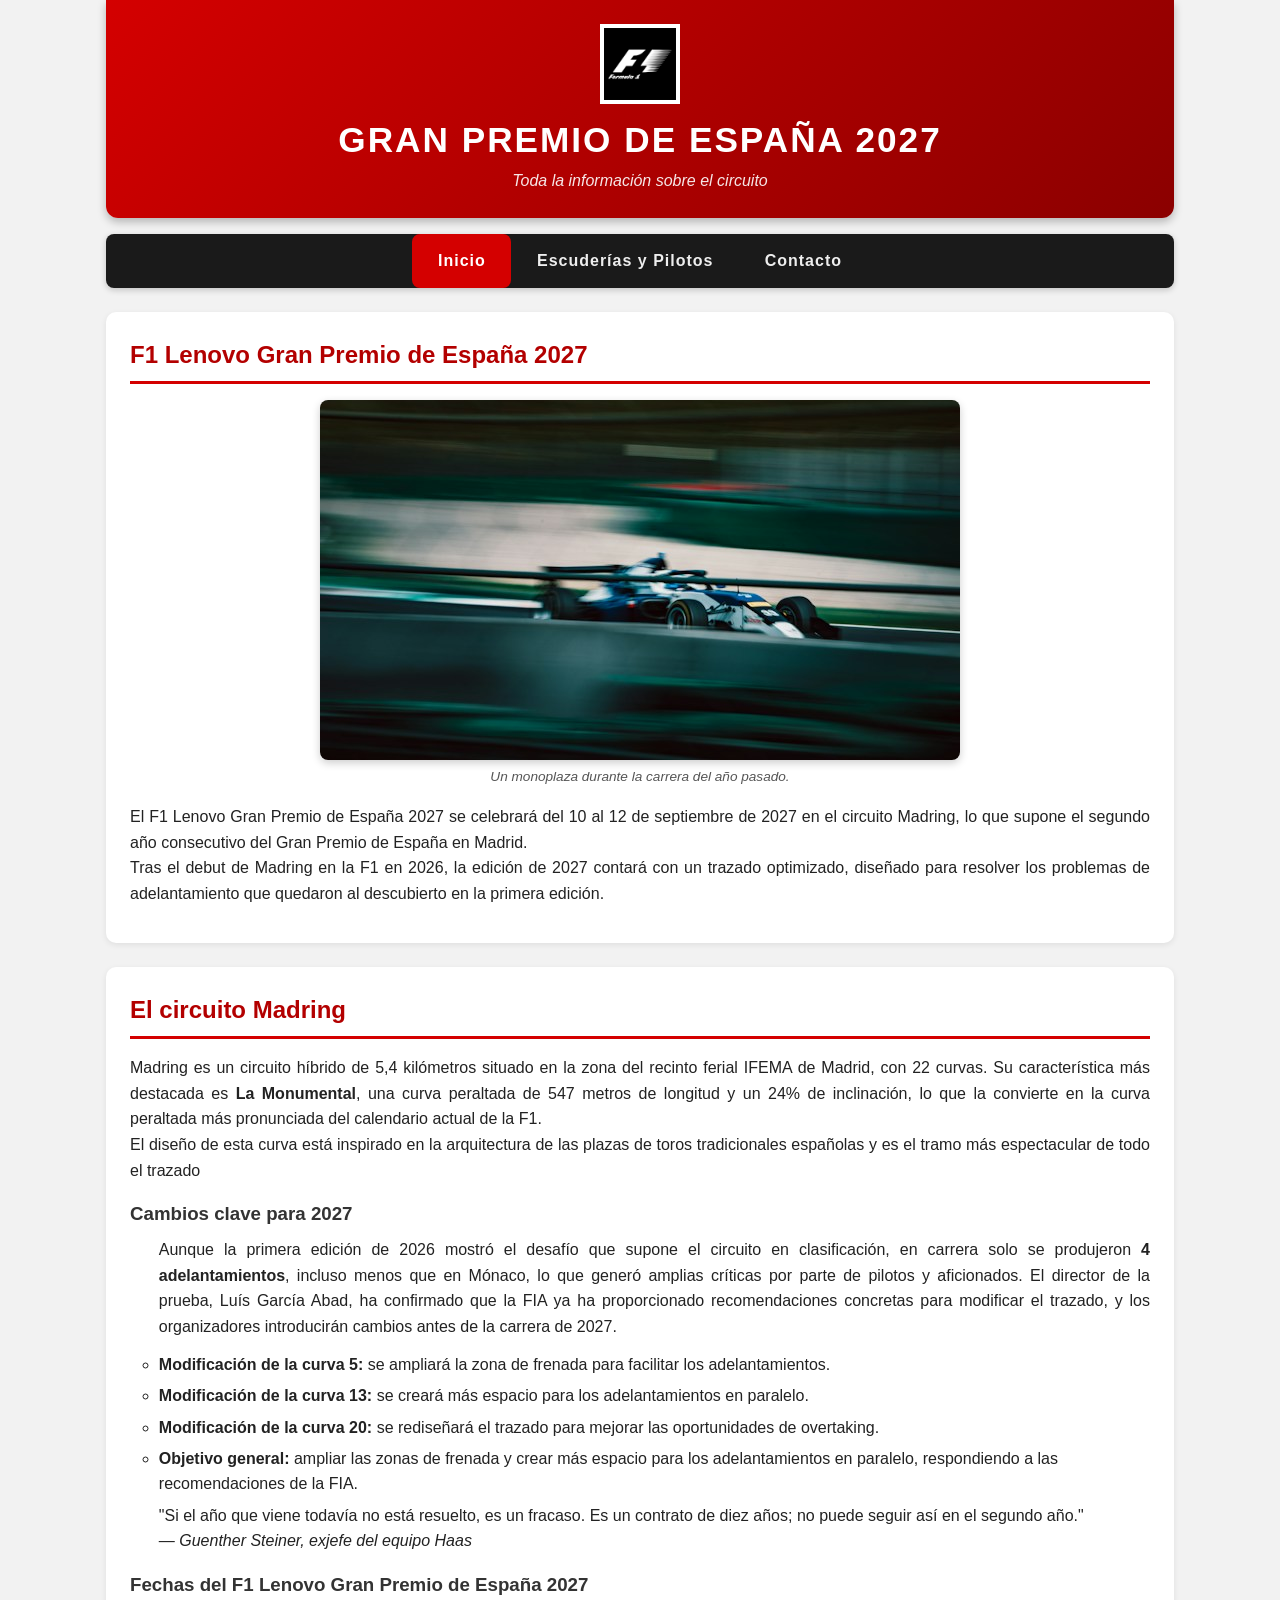
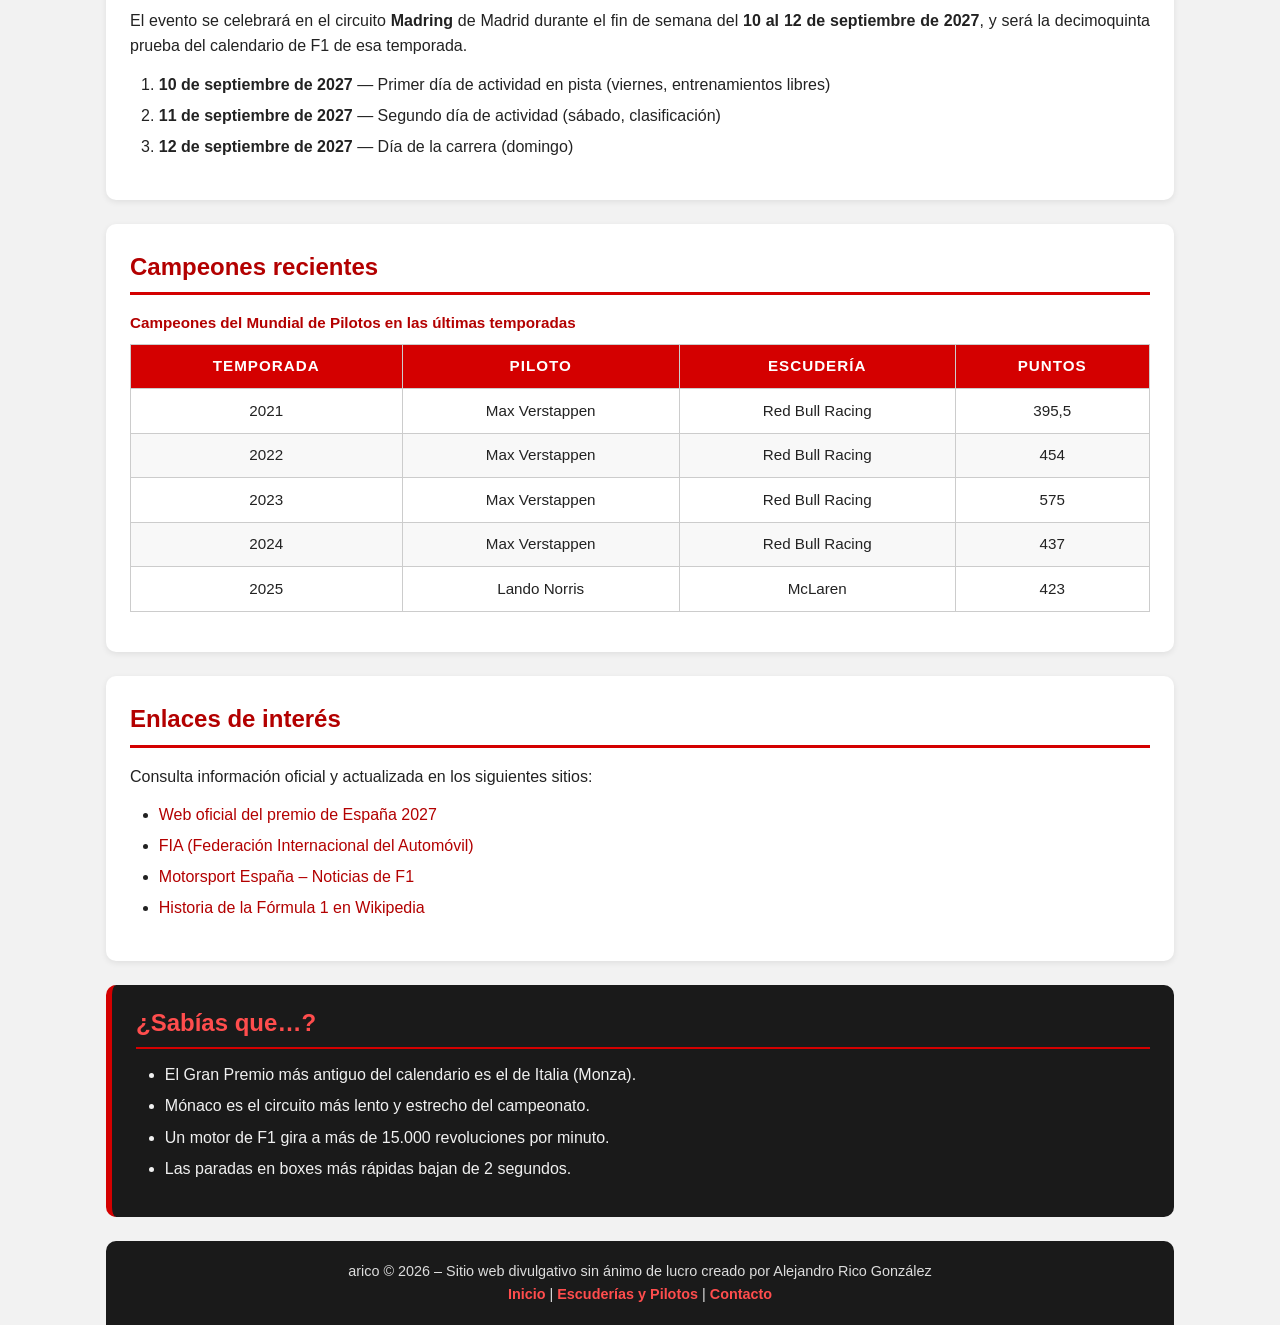
==== index.html @ c998e22d "Initial commit" ====
<!doctype html>
<html lang="es">
    <head>
        <meta charset="UTF-8" />
        <meta name="viewport" content="width=device-width, initial-scale=1.0" />
        <meta
            name="description"
            content="Sitio web informativo sobre el mundo de la Fórmula 1: historia, escuderías, pilotos y contacto."
        />
        <meta name="author" content="Aficionados a la F1" />
        <title>F1 - Gran Premio de España 2027</title>
        <!-- Hoja de estilos única para todo el sitio (ruta relativa) -->
        <link rel="stylesheet" href="estilos/estilos.css" />
        <link rel="icon" href="imagenes/logo-formula1.png" type="image/png" />
    </head>
    <body>
        <!-- ==================== CABECERA ====================
         Contiene el logotipo del sitio, el título principal
         y el lema. Se repite en las tres páginas del sitio. -->
        <header class="cabecera">
            <img
                src="imagenes/logo-formula1.png"
                alt="Logotipo de F1"
                class="logo"
            />
            <h1>Gran Premio de España 2027</h1>
            <p class="lema">Toda la información sobre el circuito</p>
        </header>

        <!-- ==================== MENÚ DE NAVEGACIÓN ====================
         Menú común a todas las páginas. El enlace de la página
         actual lleva la clase "activo" para resaltarlo. -->
        <nav class="menu">
            <ul>
                <li><a href="index.html" class="activo">Inicio</a></li>
                <li><a href="escuderias.html">Escuderías y Pilotos</a></li>
                <li><a href="contacto.html">Contacto</a></li>
            </ul>
        </nav>

        <!-- ==================== CONTENIDO PRINCIPAL ==================== -->
        <main>
            <!-- Sección: presentación de la categoría -->
            <section>
                <h2>F1 Lenovo Gran Premio de España 2027</h2>

                <!-- Imagen principal del sitio -->
                <figure>
                    <img
                        src="imagenes/coche-f1.jpg"
                        alt="Monoplaza de Fórmula 1 circulando por la recta de un circuito"
                    />
                    <figcaption>
                        Un monoplaza durante la carrera del año pasado.
                    </figcaption>
                </figure>

                <p>
                    El F1 Lenovo Gran Premio de España 2027 se celebrará del 10
                    al 12 de septiembre de 2027 en el circuito Madring, lo que
                    supone el segundo año consecutivo del Gran Premio de España
                    en Madrid. <br />
                    Tras el debut de Madring en la F1 en 2026, la edición de
                    2027 contará con un trazado optimizado, diseñado para
                    resolver los problemas de adelantamiento que quedaron al
                    descubierto en la primera edición.
                </p>
            </section>

            <!-- Sección: datos del fin de semana de carrera mediante listas -->
            <section>
                <h2>El circuito Madring</h2>
                <p>
                    Madring es un circuito híbrido de 5,4 kilómetros situado en
                    la zona del recinto ferial IFEMA de Madrid, con 22 curvas.
                    Su característica más destacada es <strong>La Monumental</strong>, una curva
                    peraltada de 547 metros de longitud y un 24% de inclinación,
                    lo que la convierte en la curva peraltada más pronunciada
                    del calendario actual de la F1.<br>
                    El diseño de esta curva está inspirado en la arquitectura de las plazas de toros
                    tradicionales españolas y es el tramo más espectacular de todo el trazado
                </p>

                <h3>Cambios clave para 2027</h3>
                <!-- Lista DESORDENADA -->
                <ul class="lista">
                    <p>
                        Aunque la primera edición de 2026 mostró el desafío que
                        supone el circuito en clasificación, en carrera solo se
                        produjeron <strong>4 adelantamientos</strong>, incluso
                        menos que en Mónaco, lo que generó amplias críticas por
                        parte de pilotos y aficionados. El director de la
                        prueba, Luís García Abad, ha confirmado que la FIA ya ha
                        proporcionado recomendaciones concretas para modificar
                        el trazado, y los organizadores introducirán cambios
                        antes de la carrera de 2027.
                    </p>

                    <ul>
                        <li>
                            <strong>Modificación de la curva 5:</strong> se
                            ampliará la zona de frenada para facilitar los
                            adelantamientos.
                        </li>
                        <li>
                            <strong>Modificación de la curva 13:</strong> se
                            creará más espacio para los adelantamientos en
                            paralelo.
                        </li>
                        <li>
                            <strong>Modificación de la curva 20:</strong> se
                            rediseñará el trazado para mejorar las oportunidades
                            de overtaking.
                        </li>
                        <li>
                            <strong>Objetivo general:</strong> ampliar las zonas
                            de frenada y crear más espacio para los
                            adelantamientos en paralelo, respondiendo a las
                            recomendaciones de la FIA.
                        </li>
                    </ul>

                    <blockquote>
                        "Si el año que viene todavía no está resuelto, es un
                        fracaso. Es un contrato de diez años; no puede seguir
                        así en el segundo año."
                        <footer>
                            —
                            <cite
                                >Guenther Steiner, exjefe del equipo Haas</cite
                            >
                        </footer>
                    </blockquote>
                </ul>


                <h3>Fechas del F1 Lenovo Gran Premio de España 2027</h3>

                <p>
                  El evento se celebrará en el circuito <strong>Madring</strong> de Madrid durante
                  el fin de semana del <strong>10 al 12 de septiembre de 2027</strong>, y será la
                  decimoquinta prueba del calendario de F1 de esa temporada.
                </p>
                 <!-- Lista ORDENADA -->
                <ol class="lista">
                  <li><strong>10 de septiembre de 2027</strong> — Primer día de actividad en pista (viernes, entrenamientos libres)</li>
                  <li><strong>11 de septiembre de 2027</strong> — Segundo día de actividad (sábado, clasificación)</li>
                  <li><strong>12 de septiembre de 2027</strong> — Día de la carrera (domingo)</li>
                </ol>


            </section>

            <!-- Sección: tabla resumen de campeones recientes -->
            <section>
                <h2>Campeones recientes</h2>

                <table>
                    <caption>
                        Campeones del Mundial de Pilotos en las últimas
                        temporadas
                    </caption>
                    <thead>
                        <tr>
                            <th scope="col">Temporada</th>
                            <th scope="col">Piloto</th>
                            <th scope="col">Escudería</th>
                            <th scope="col">Puntos</th>
                        </tr>
                    </thead>
                    <tbody>
                        <tr>
                            <td>2021</td>
                            <td>Max Verstappen</td>
                            <td>Red Bull Racing</td>
                            <td>395,5</td>
                        </tr>
                        <tr>
                            <td>2022</td>
                            <td>Max Verstappen</td>
                            <td>Red Bull Racing</td>
                            <td>454</td>
                        </tr>
                        <tr>
                            <td>2023</td>
                            <td>Max Verstappen</td>
                            <td>Red Bull Racing</td>
                            <td>575</td>
                        </tr>
                        <tr>
                            <td>2024</td>
                            <td>Max Verstappen</td>
                            <td>Red Bull Racing</td>
                            <td>437</td>
                        </tr>
                        <tr>
                            <td>2025</td>
                            <td>Lando Norris</td>
                            <td>McLaren</td>
                            <td>423</td>
                        </tr>
                    </tbody>
                </table>
            </section>

            <!-- Sección de enlaces externos recomendados -->
            <section>
                <h2>Enlaces de interés</h2>
                <p>
                    Consulta información oficial y actualizada en los siguientes
                    sitios:
                </p>
                <ul class="lista">
                    <li>
                        <a
                            href="https://www.formula1.com"
                            target="_blank"
                            rel="noopener"
                        >
                            Web oficial del premio de España 2027
                        </a>
                    </li>
                    <li>
                        <a
                            href="https://www.fia.com"
                            target="_blank"
                            rel="noopener"
                        >
                            FIA (Federación Internacional del Automóvil)
                        </a>
                    </li>
                    <li>
                        <a
                            href="https://es.motorsport.com/f1/"
                            target="_blank"
                            rel="noopener"
                        >
                            Motorsport España – Noticias de F1
                        </a>
                    </li>
                    <li>
                        <a
                            href="https://es.wikipedia.org/wiki/F%C3%B3rmula_1"
                            target="_blank"
                            rel="noopener"
                        >
                            Historia de la Fórmula 1 en Wikipedia
                        </a>
                    </li>
                </ul>
            </section>

            <!-- Barra lateral con información complementaria -->
            <aside>
                <h2>¿Sabías que…?</h2>
                <ul class="lista">
                    <li>
                        El Gran Premio más antiguo del calendario es el de
                        Italia (Monza).
                    </li>
                    <li>
                        Mónaco es el circuito más lento y estrecho del
                        campeonato.
                    </li>
                    <li>
                        Un motor de F1 gira a más de 15.000 revoluciones por
                        minuto.
                    </li>
                    <li>
                        Las paradas en boxes más rápidas bajan de 2 segundos.
                    </li>
                </ul>
            </aside>
        </main>

        <!-- ==================== PIE DE PÁGINA ==================== -->
        <footer class="pie">
            <p>
                arico &copy; 2026 – Sitio web divulgativo sin ánimo de
                lucro creado por Alejandro Rico González
            </p>
            <p>
                <a href="index.html">Inicio</a> |
                <a href="escuderias.html">Escuderías y Pilotos</a> |
                <a href="contacto.html">Contacto</a>
            </p>
        </footer>
    </body>
</html>
---- estilos/estilos.css ----
/* =========================================================
   HOJA DE ESTILOS
   Se aplica a index.html, escuderias.html y contacto.html
   ========================================================= */

/* -------------------- RESET Y BASE -------------------- */
* {
    margin: 0;
    padding: 0;
    box-sizing: border-box;
}

html {
    scroll-behavior: smooth;
}

body {
    font-family: "Segoe UI", Arial, Helvetica, sans-serif;
    background-color: #f2f2f2;
    color: #222;
    line-height: 1.6;
    max-width: 1100px;
    margin: 0 auto;
    padding: 0 1rem;
}

/* -------------------- CABECERA -------------------- */
.cabecera {
    background: linear-gradient(135deg, #d40000, #8b0000);
    color: #fff;
    padding: 1.5rem 1rem;
    text-align: center;
    border-radius: 0 0 12px 12px;
    box-shadow: 0 4px 8px rgba(0, 0, 0, 0.25);
    margin-bottom: 1rem;
}

.cabecera .logo {
    height: 80px;
    width: auto;
    display: block;
    margin: 0 auto 0.5rem auto;
}

.cabecera h1 {
    font-size: 2.2rem;
    letter-spacing: 2px;
    text-transform: uppercase;
}

.cabecera .lema {
    font-style: italic;
    font-size: 1rem;
    opacity: 0.9;
}

/* -------------------- MENÚ DE NAVEGACIÓN -------------------- */
.menu {
    background-color: #1a1a1a;
    border-radius: 8px;
    margin-bottom: 1.5rem;
    box-shadow: 0 2px 6px rgba(0, 0, 0, 0.2);
}

.menu ul {
    list-style: none;
    display: flex;
    justify-content: center;
    flex-wrap: wrap;
}

.menu li {
    margin: 0;
}

.menu a {
    display: block;
    padding: 0.9rem 1.6rem;
    color: #eee;
    text-decoration: none;
    font-weight: bold;
    letter-spacing: 1px;
    transition: background-color 0.3s, color 0.3s;
}

.menu a:hover {
    background-color: #d40000;
    color: #fff;
}

.menu a.activo {
    background-color: #d40000;
    color: #fff;
    border-radius: 8px;
}

/* -------------------- CONTENIDO PRINCIPAL -------------------- */
main {
    display: block;
}

section {
    background-color: #fff;
    padding: 1.5rem;
    margin-bottom: 1.5rem;
    border-radius: 10px;
    box-shadow: 0 2px 6px rgba(0, 0, 0, 0.08);
}

section h2 {
    color: #b30000;
    border-bottom: 3px solid #d40000;
    padding-bottom: 0.4rem;
    margin-bottom: 1rem;
}

section h3 {
    color: #333;
    margin-top: 1rem;
    margin-bottom: 0.5rem;
}

section p {
    margin-bottom: 0.8rem;
    text-align: justify;
}

/* -------------------- IMÁGENES Y FIGURAS -------------------- */
figure {
    margin: 1rem auto;
    text-align: center;
    max-width: 100%;
}

figure img {
    max-width: 100%;
    height: auto;
    border-radius: 8px;
    box-shadow: 0 3px 8px rgba(0, 0, 0, 0.2);
    display: block;
    margin: 0 auto;
}

figcaption {
    font-size: 0.85rem;
    color: #555;
    margin-top: 0.4rem;
    font-style: italic;
}

/* Imagen flotante a la derecha en la página de escuderías */
.imagen-derecha {
    float: right;
    width: 38%;
    margin: 0 0 1rem 1rem;
}

/* -------------------- LISTAS -------------------- */
.lista {
    margin: 0.5rem 0 1rem 1.8rem;
}

.lista li {
    margin-bottom: 0.35rem;
}

/* -------------------- TABLAS -------------------- */
table {
    width: 100%;
    border-collapse: collapse;
    margin: 1rem 0;
    font-size: 0.95rem;
}

caption {
    caption-side: top;
    font-weight: bold;
    padding-bottom: 0.5rem;
    color: #b30000;
    text-align: left;
}

table th,
table td {
    border: 1px solid #ccc;
    padding: 0.6rem 0.8rem;
    text-align: center;
}

table thead th {
    background-color: #d40000;
    color: #fff;
    text-transform: uppercase;
    letter-spacing: 1px;
}

table tbody tr:nth-child(even) {
    background-color: #f8f8f8;
}

table tbody tr:hover {
    background-color: #ffe6e6;
}

/* -------------------- BARRA LATERAL (ASIDE) -------------------- */
aside {
    background-color: #1a1a1a;
    color: #f0f0f0;
    padding: 1.2rem 1.5rem;
    border-radius: 10px;
    margin-bottom: 1.5rem;
    border-left: 6px solid #d40000;
}

aside h2 {
    color: #ff4d4d;
    border-bottom: 2px solid #d40000;
    padding-bottom: 0.3rem;
    margin-bottom: 0.8rem;
}

aside .lista li {
    color: #f0f0f0;
}

/* -------------------- FORMULARIO DE CONTACTO -------------------- */
.formulario {
    background-color: #fafafa;
    padding: 1.5rem;
    border-radius: 10px;
    border: 1px solid #e0e0e0;
}

.formulario fieldset {
    border: 1px solid #d40000;
    border-radius: 8px;
    padding: 1rem 1.2rem;
    margin-bottom: 1.2rem;
    background-color: #fff;
}

.formulario legend {
    font-weight: bold;
    color: #b30000;
    padding: 0 0.5rem;
    font-size: 1.05rem;
}

/* Alineación perfecta con grid: etiqueta a la izquierda, campo a la derecha */
.fila {
    display: grid;
    grid-template-columns: 220px 1fr;
    align-items: center;
    gap: 1rem;
    margin-bottom: 0.9rem;
}

.fila > label {
    font-weight: bold;
    color: #333;
    text-align: right;
    padding-right: 0.5rem;
}

.fila input[type="text"],
.fila input[type="email"],
.fila input[type="tel"],
.fila input[type="number"],
.fila select,
.fila textarea,
.fila input[type="file"] {
    width: 100%;
    padding: 0.5rem 0.7rem;
    border: 1px solid #bbb;
    border-radius: 6px;
    font-size: 0.95rem;
    font-family: inherit;
    background-color: #fff;
    transition: border-color 0.3s, box-shadow 0.3s;
}

.fila input:focus,
.fila select:focus,
.fila textarea:focus {
    border-color: #d40000;
    outline: none;
    box-shadow: 0 0 6px rgba(212, 0, 0, 0.4);
}

.fila textarea {
    resize: vertical;
    min-height: 100px;
}

/* Grupos de radios y checkboxes alineados en línea */
.grupo-radio,
.grupo-checkbox {
    display: flex;
    flex-wrap: wrap;
    gap: 1rem;
}

.grupo-radio label,
.grupo-checkbox label {
    font-weight: normal;
    text-align: left;
    cursor: pointer;
}

/* Fila de botones centrada */
.fila.botones {
    display: flex;
    justify-content: center;
    gap: 1.5rem;
    margin-top: 1.2rem;
}

.fila.botones input[type="submit"],
.fila.botones input[type="reset"] {
    padding: 0.7rem 2rem;
    border: none;
    border-radius: 6px;
    font-size: 1rem;
    font-weight: bold;
    cursor: pointer;
    transition: background-color 0.3s, transform 0.2s;
}

.fila.botones input[type="submit"] {
    background-color: #d40000;
    color: #fff;
}

.fila.botones input[type="submit"]:hover {
    background-color: #a30000;
    transform: translateY(-2px);
}

.fila.botones input[type="reset"] {
    background-color: #555;
    color: #fff;
}

.fila.botones input[type="reset"]:hover {
    background-color: #333;
    transform: translateY(-2px);
}

/* -------------------- PIE DE PÁGINA -------------------- */
.pie {
    background-color: #1a1a1a;
    color: #ddd;
    text-align: center;
    padding: 1.2rem 1rem;
    border-radius: 10px 10px 0 0;
    font-size: 0.9rem;
    margin-top: 1rem;
}

.pie a {
    color: #ff4d4d;
    text-decoration: none;
    font-weight: bold;
}

.pie a:hover {
    text-decoration: underline;
}

/* -------------------- ENLACES GENERALES -------------------- */
main a {
    color: #b30000;
    text-decoration: none;
    font-weight: 500;
}

main a:hover {
    text-decoration: underline;
    color: #d40000;
}

/* -------------------- RESPONSIVE -------------------- */
@media (max-width: 700px) {
    .cabecera h1 {
        font-size: 1.6rem;
    }

    .menu ul {
        flex-direction: column;
    }

    .menu a {
        text-align: center;
        border-bottom: 1px solid #333;
    }

    .imagen-derecha {
        float: none;
        width: 100%;
        margin: 0 auto 1rem auto;
    }

    /* Formulario en una sola columna en pantallas pequeñas */
    .fila {
        grid-template-columns: 1fr;
    }

    .fila > label {
        text-align: left;
        padding-right: 0;
    }

    .fila.botones {
        flex-direction: column;
        align-items: stretch;
    }
}
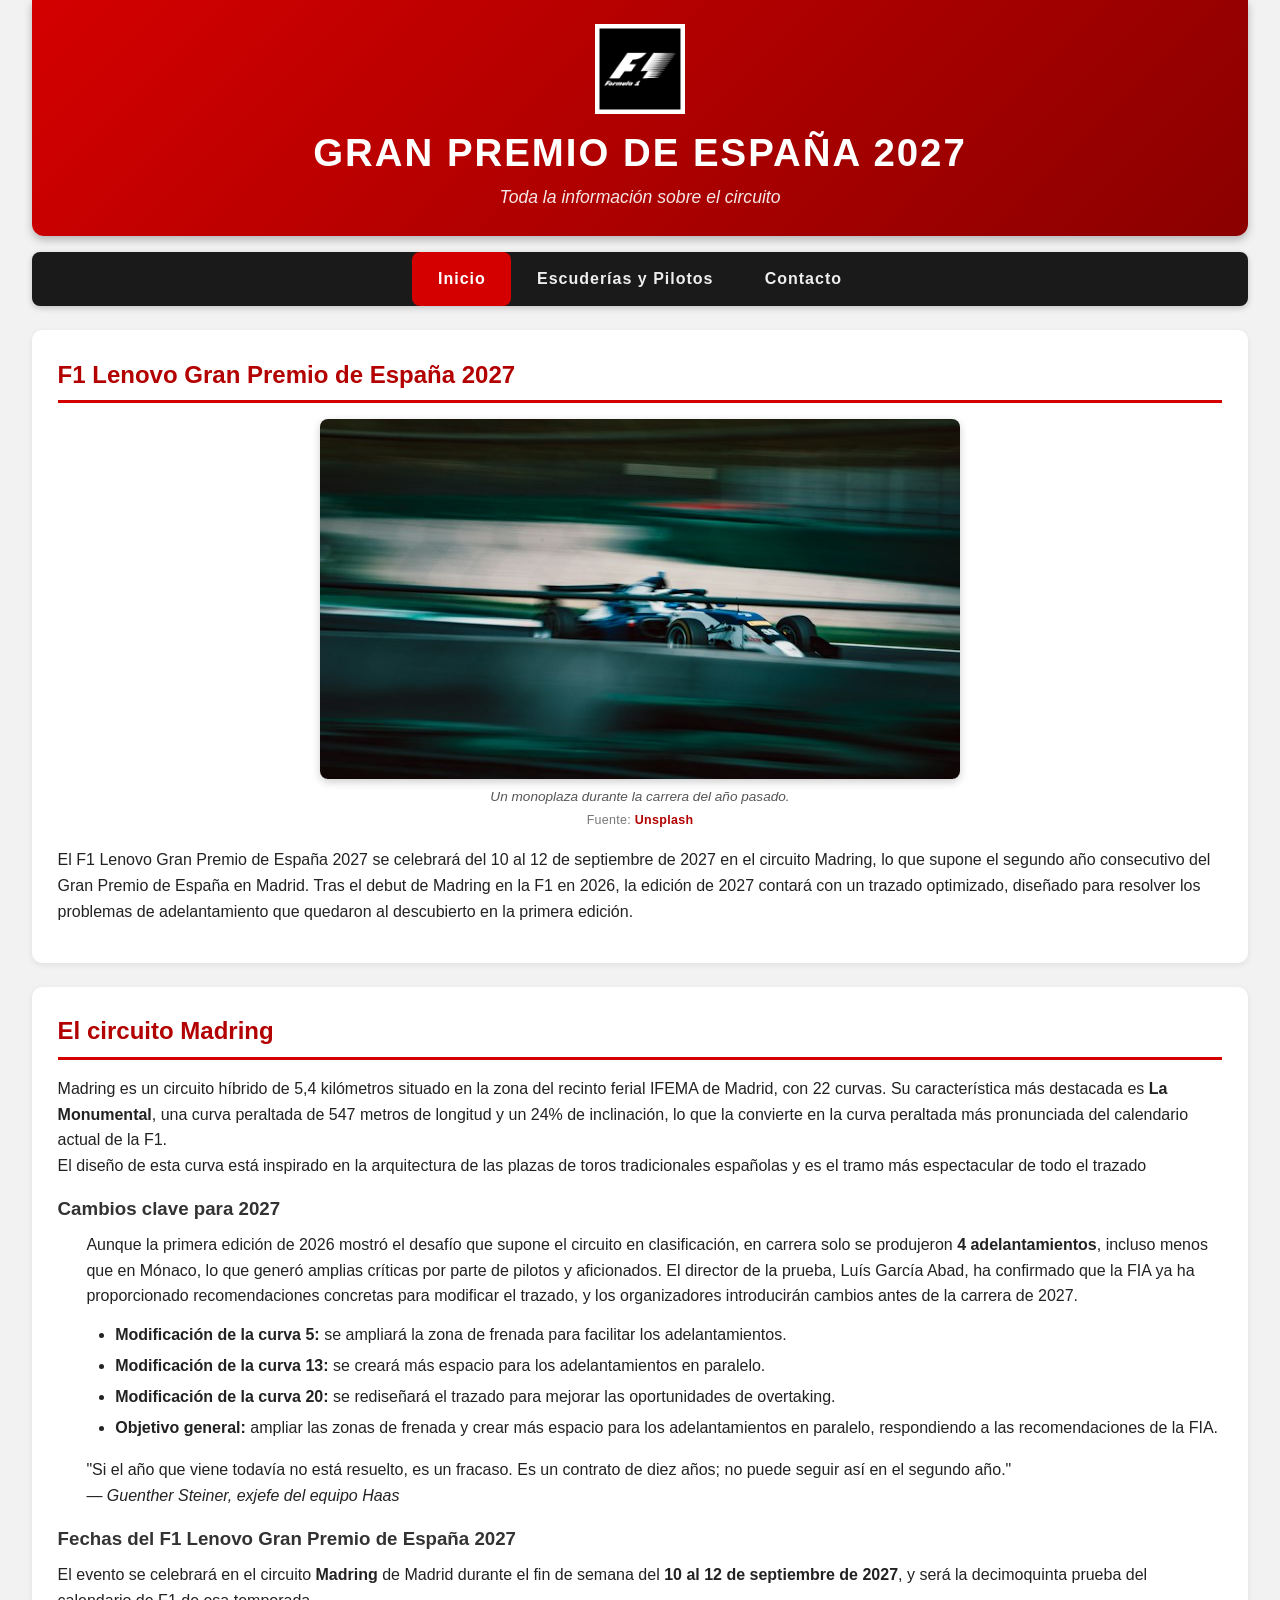
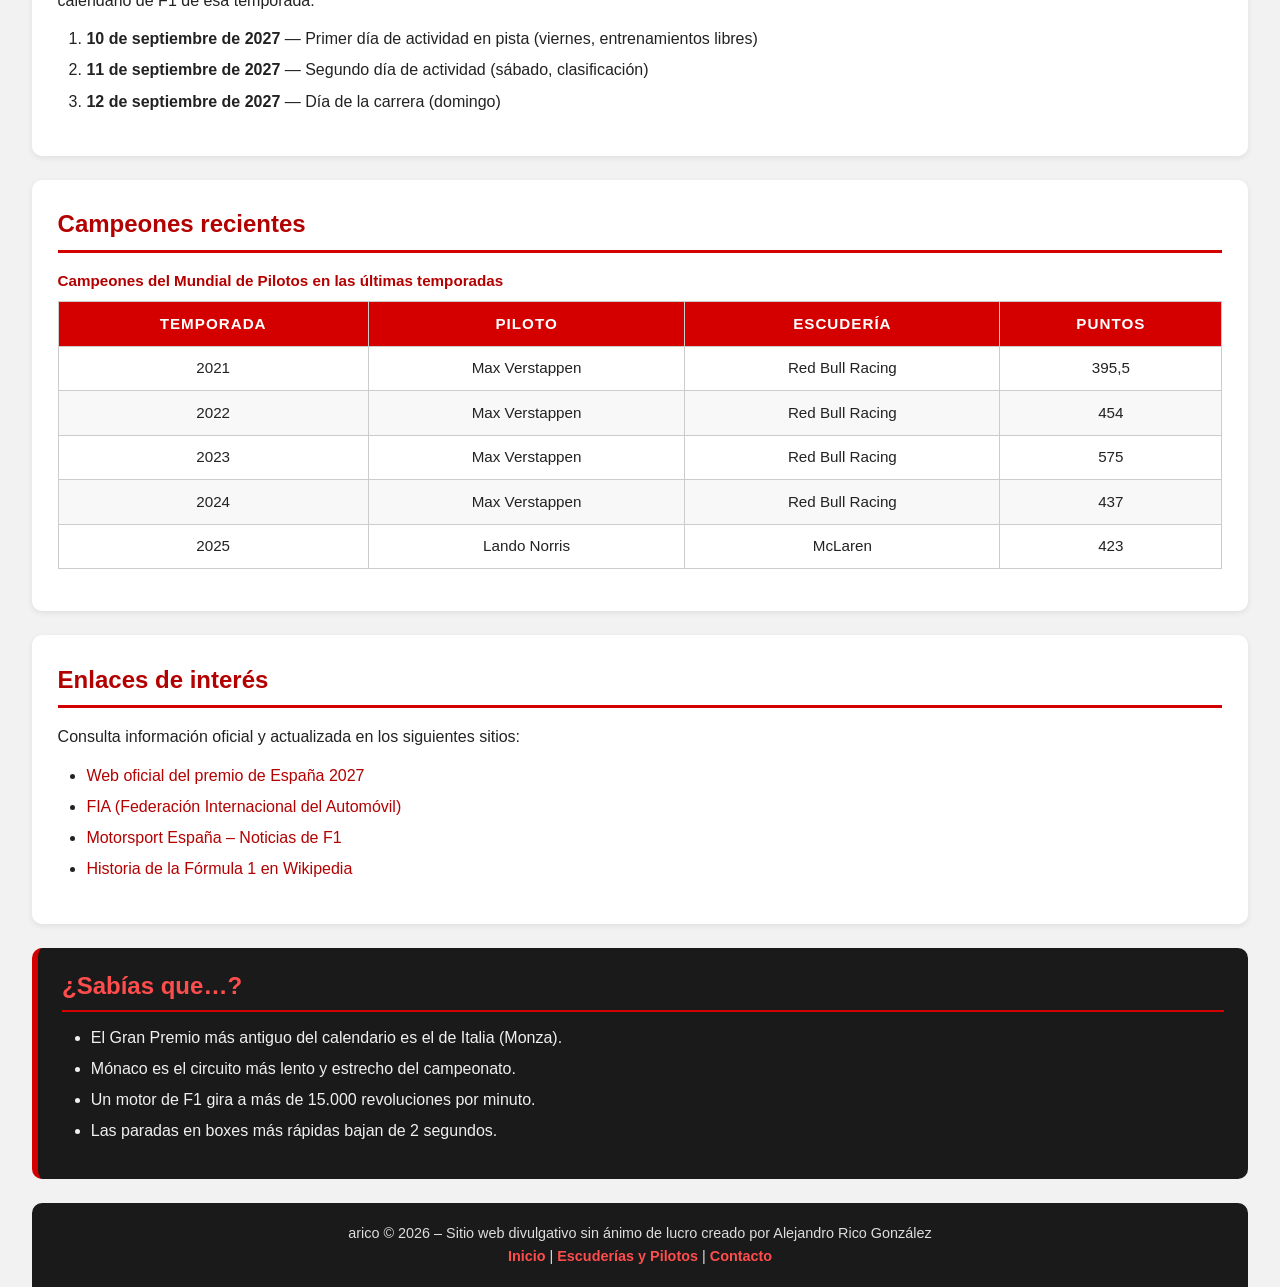
==== commit 2caeb3d5: "Add files via upload" ====
--- a/index.html
+++ b/index.html
@@ -52,6 +52,15 @@
                     />
                     <figcaption>
                         Un monoplaza durante la carrera del año pasado.
+                        <span class="credito">
+                            Fuente:
+                            <a
+                                href="https://unsplash.com"
+                                target="_blank"
+                                rel="noopener"
+                                >Unsplash</a
+                            >
+                        </span>
                     </figcaption>
                 </figure>
 
@@ -59,8 +68,7 @@
                     El F1 Lenovo Gran Premio de España 2027 se celebrará del 10
                     al 12 de septiembre de 2027 en el circuito Madring, lo que
                     supone el segundo año consecutivo del Gran Premio de España
-                    en Madrid. <br />
-                    Tras el debut de Madring en la F1 en 2026, la edición de
+                    en Madrid. Tras el debut de Madring en la F1 en 2026, la edición de
                     2027 contará con un trazado optimizado, diseñado para
                     resolver los problemas de adelantamiento que quedaron al
                     descubierto en la primera edición.
@@ -82,8 +90,8 @@
                 </p>
 
                 <h3>Cambios clave para 2027</h3>
-                <!-- Lista DESORDENADA -->
-                <ul class="lista">
+                <!-- Bloque con texto y lista DESORDENADA -->
+                <div class="bloque-lista">
                     <p>
                         Aunque la primera edición de 2026 mostró el desafío que
                         supone el circuito en clasificación, en carrera solo se
@@ -96,7 +104,7 @@
                         antes de la carrera de 2027.
                     </p>
 
-                    <ul>
+                    <ul class="lista">
                         <li>
                             <strong>Modificación de la curva 5:</strong> se
                             ampliará la zona de frenada para facilitar los
@@ -131,8 +139,7 @@
                             >
                         </footer>
                     </blockquote>
-                </ul>
-
+                </div>
 
                 <h3>Fechas del F1 Lenovo Gran Premio de España 2027</h3>
 
@@ -147,8 +154,6 @@
                   <li><strong>11 de septiembre de 2027</strong> — Segundo día de actividad (sábado, clasificación)</li>
                   <li><strong>12 de septiembre de 2027</strong> — Día de la carrera (domingo)</li>
                 </ol>
-
-
             </section>
 
             <!-- Sección: tabla resumen de campeones recientes -->
--- a/estilos/estilos.css
+++ b/estilos/estilos.css
@@ -1,6 +1,8 @@
 /* =========================================================
    HOJA DE ESTILOS
    Se aplica a index.html, escuderias.html y contacto.html
+   Diseño fluido: el contenido ocupa el 100% del ancho
+   de la pantalla (escritorio y móvil).
    ========================================================= */
 
 /* -------------------- RESET Y BASE -------------------- */
@@ -12,6 +14,7 @@
 
 html {
     scroll-behavior: smooth;
+    width: 100%;
 }
 
 body {
@@ -19,9 +22,13 @@
     background-color: #f2f2f2;
     color: #222;
     line-height: 1.6;
-    max-width: 1100px;
-    margin: 0 auto;
-    padding: 0 1rem;
+    /* Ocupa todo el ancho disponible, sin límite máximo */
+    width: 100%;
+    max-width: none;
+    margin: 0;
+    /* Margen lateral fluido: pequeño en móvil, mayor en pantallas grandes */
+    padding: 0 clamp(0.5rem, 2.5vw, 3rem);
+    overflow-x: hidden;
 }
 
 /* -------------------- CABECERA -------------------- */
@@ -36,21 +43,21 @@
 }
 
 .cabecera .logo {
-    height: 80px;
+    height: clamp(60px, 8vw, 90px);
     width: auto;
     display: block;
     margin: 0 auto 0.5rem auto;
 }
 
 .cabecera h1 {
-    font-size: 2.2rem;
+    font-size: clamp(1.4rem, 3.2vw, 2.4rem);
     letter-spacing: 2px;
     text-transform: uppercase;
 }
 
 .cabecera .lema {
     font-style: italic;
-    font-size: 1rem;
+    font-size: clamp(0.9rem, 1.4vw, 1.1rem);
     opacity: 0.9;
 }
 
@@ -97,14 +104,16 @@
 /* -------------------- CONTENIDO PRINCIPAL -------------------- */
 main {
     display: block;
+    width: 100%;
 }
 
 section {
     background-color: #fff;
-    padding: 1.5rem;
+    padding: clamp(1rem, 2vw, 2rem);
     margin-bottom: 1.5rem;
     border-radius: 10px;
     box-shadow: 0 2px 6px rgba(0, 0, 0, 0.08);
+    width: 100%;
 }
 
 section h2 {
@@ -122,7 +131,12 @@
 
 section p {
     margin-bottom: 0.8rem;
-    text-align: justify;
+    text-align: left;
+}
+
+/* Bloque con texto + lista + cita (misma sangría que .lista) */
+.bloque-lista {
+    margin: 0.5rem 0 1rem 1.8rem;
 }
 
 /* -------------------- IMÁGENES Y FIGURAS -------------------- */
@@ -146,6 +160,27 @@
     color: #555;
     margin-top: 0.4rem;
     font-style: italic;
+}
+
+/* Crédito de la fuente de la imagen (Unsplash) */
+figcaption .credito {
+    display: block;
+    margin-top: 0.25rem;
+    font-size: 0.78rem;
+    font-style: normal;
+    color: #777;
+    letter-spacing: 0.3px;
+}
+
+figcaption .credito a {
+    color: #b30000;
+    font-weight: 600;
+    text-decoration: none;
+}
+
+figcaption .credito a:hover {
+    text-decoration: underline;
+    color: #d40000;
 }
 
 /* Imagen flotante a la derecha en la página de escuderías */
@@ -210,6 +245,7 @@
     border-radius: 10px;
     margin-bottom: 1.5rem;
     border-left: 6px solid #d40000;
+    width: 100%;
 }
 
 aside h2 {
@@ -226,9 +262,10 @@
 /* -------------------- FORMULARIO DE CONTACTO -------------------- */
 .formulario {
     background-color: #fafafa;
-    padding: 1.5rem;
+    padding: clamp(0.8rem, 2vw, 1.5rem);
     border-radius: 10px;
     border: 1px solid #e0e0e0;
+    width: 100%;
 }
 
 .formulario fieldset {
@@ -246,12 +283,12 @@
     font-size: 1.05rem;
 }
 
-/* Alineación perfecta con grid: etiqueta a la izquierda, campo a la derecha */
+/* Alineación con grid fluido: etiqueta a la izquierda, campo a la derecha */
 .fila {
     display: grid;
-    grid-template-columns: 220px 1fr;
+    grid-template-columns: minmax(150px, 220px) 1fr;
     align-items: center;
-    gap: 1rem;
+    gap: clamp(0.5rem, 1.5vw, 1.2rem);
     margin-bottom: 0.9rem;
 }
 
@@ -355,6 +392,7 @@
     border-radius: 10px 10px 0 0;
     font-size: 0.9rem;
     margin-top: 1rem;
+    width: 100%;
 }
 
 .pie a {
@@ -381,8 +419,13 @@
 
 /* -------------------- RESPONSIVE -------------------- */
 @media (max-width: 700px) {
-    .cabecera h1 {
-        font-size: 1.6rem;
+    body {
+        /* En móvil el contenido llega prácticamente al borde */
+        padding: 0 0.5rem;
+    }
+
+    .cabecera {
+        border-radius: 0 0 8px 8px;
     }
 
     .menu ul {
@@ -414,5 +457,20 @@
         flex-direction: column;
         align-items: stretch;
     }
-}
-
+
+    .bloque-lista {
+        margin-left: 0.5rem;
+    }
+}
+
+/* -------------------- PANTALLAS MUY GRANDES -------------------- */
+@media (min-width: 1600px) {
+    section p,
+    .lista li {
+        font-size: 1.05rem;
+    }
+
+    .fila {
+        grid-template-columns: minmax(180px, 260px) 1fr;
+    }
+}
